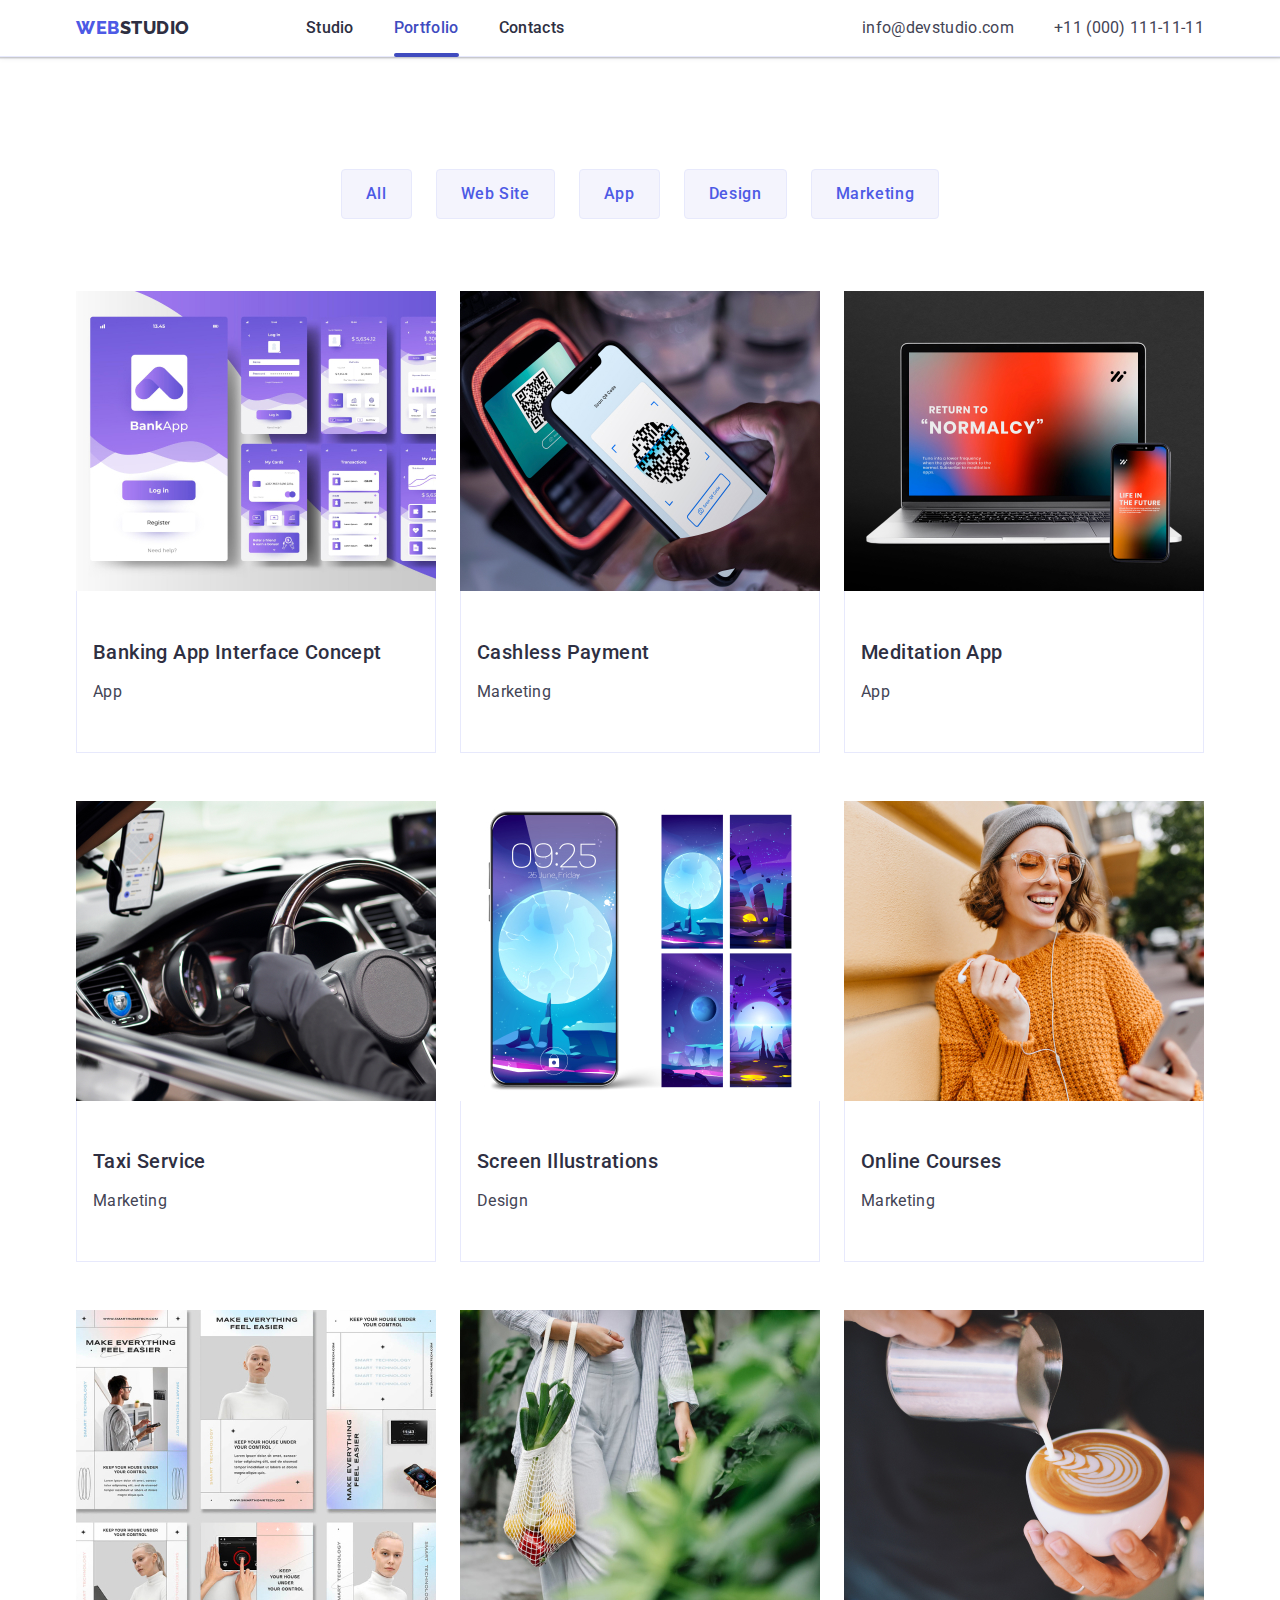
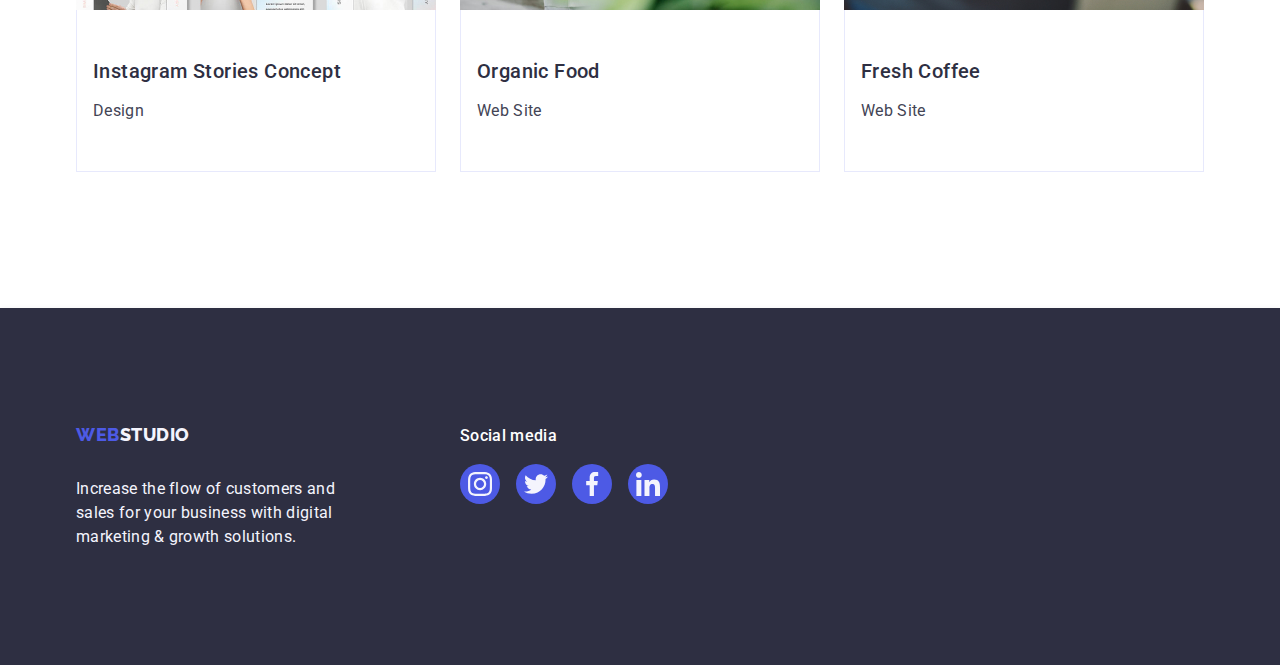
==== portfolio.html @ c8ecaf0b "Initial commit" ====
<!DOCTYPE html>
<html lang="en">
  <!-- Head section -->
  <head>
    <meta charset="UTF-8" />
    <meta name="viewport" content="width=device-width, initial-scale=1.0" />

    <!-- Linkuri de legatura fonturi -->
    <link rel="preconnect" href="https://fonts.googleapis.com" />
    <link rel="preconnect" href="https://fonts.gstatic.com" crossorigin />
    <link
      href="https://fonts.googleapis.com/css2?family=Raleway:wght@700&family=Roboto:wght@400;500;700;900&display=swap"
      rel="stylesheet"
    />

    <!-- Mai întâi normalizarea -->
    <link
      rel="stylesheet"
      href="https://cdnjs.cloudflare.com/ajax/libs/modern-normalize/1.0.0/modern-normalize.min.css"
    />

    <!-- Link cale relativa fisier css -->
    <link rel="stylesheet" href="./css/styles.css" />
    <title>Portofoliu</title>
  </head>

  <!-- Body section -->
  <body>
    <!-- Header section -->
    <header class="header">
      <div class="header-div container">
        <!-- Navigation  -->
        <nav class="header-nav">
          <!-- Logo link cu text-->
          <a class="nav-logo link" href="./index.html"
            >Web<span class="nav-logo-span-studio">Studio</span></a
          >
          <!-- Menu nav -->
          <ul class="list header-nav-list">
            <li>
              <a class="nav-list-studio link" href="./index.html">Studio</a>
            </li>
            <li>
              <a class="nav-list-studio link active" href="./portfolio.html"
                >Portfolio</a
              >
            </li>
            <li>
              <a class="nav-list-studio link" href="">Contacts</a>
            </li>
          </ul>
        </nav>
        <!-- Address -->
        <address class="contacts-address-lists">
          <ul class="list">
            <li>
              <a class="address-list link" href="mailto:info@devstudio.com"
                >info@devstudio.com</a
              >
            </li>
            <li>
              <a class="address-list link" href="tel:+110001111111"
                >+11 (000) 111-11-11</a
              >
            </li>
          </ul>
        </address>
      </div>
    </header>

    <!-- Main Section -->
    <main>
      <section class="portfolio-main-section">
        <div class="container">
          <!-- Main section hidden title -->
          <h1 class="visualy-hidden">Portfolio</h1>

          <!-- Filter buttons section -->
          <ul class="list portfolio-first-list">
            <li>
              <button class="portfolio-filter-buttons" type="button">
                All
              </button>
            </li>
            <li>
              <button class="portfolio-filter-buttons" type="button">
                Web Site
              </button>
            </li>
            <li>
              <button class="portfolio-filter-buttons" type="button">
                App
              </button>
            </li>
            <li>
              <button class="portfolio-filter-buttons" type="button">
                Design
              </button>
            </li>
            <li>
              <button class="portfolio-filter-buttons" type="button">
                Marketing
              </button>
            </li>
          </ul>

          <!-- Row images section -->

          <ul class="list portfolio-second-list">
            <!-- Row1 section -->

            <!-- Row1 Image 1 -->
            <li class="portfolio-second-list-item">
              <a
                class="link portfolio-second-list-link"
                href="./images/row1img1.jpg"
              >
                <div class="portfolio-second-list-image-div">
                  <img
                    src="./images/row1img1.jpg"
                    alt="Banking"
                    width="360"
                    height="300"
                  />
                  <p class="portfolio-image-div-paragraph">
                    14 Stylish and User-Friendly App Design Concepts · Task
                    Manager App · Calorie Tracker App · Exotic Fruit Ecommerce
                    App · Cloud Storage App
                  </p>
                </div>
                <div class="portfolio-second-list-div">
                  <h2 class="images-header">Banking App Interface Concept</h2>

                  <p class="images-description">App</p>
                </div>
              </a>
            </li>
            <!-- Row1 Image 2 -->
            <li class="portfolio-second-list-item">
              <a
                class="link portfolio-second-list-link"
                href="./images/row1img2.jpg"
              >
                <div class="portfolio-second-list-image-div">
                  <img
                    src="./images/row1img2.jpg"
                    alt="Cashless"
                    width="360"
                    height="300"
                  />
                  <p class="portfolio-image-div-paragraph">
                    14 Stylish and User-Friendly App Design Concepts · Task
                    Manager App · Calorie Tracker App · Exotic Fruit Ecommerce
                    App · Cloud Storage App
                  </p>
                </div>
                <div class="portfolio-second-list-div">
                  <h2 class="images-header">Cashless Payment</h2>
                  <p class="images-description">Marketing</p>
                </div>
              </a>
            </li>

            <!-- Row1 Image 3 -->
            <li class="portfolio-second-list-item">
              <a
                class="link portfolio-second-list-link"
                href="./images/row1img3.jpg"
              >
                <div class="portfolio-second-list-image-div">
                  <img
                    src="./images/row1img3.jpg"
                    alt="Meditation"
                    width="360"
                    height="300"
                  />
                  <p class="portfolio-image-div-paragraph">
                    14 Stylish and User-Friendly App Design Concepts · Task
                    Manager App · Calorie Tracker App · Exotic Fruit Ecommerce
                    App · Cloud Storage App
                  </p>
                </div>
                <div class="portfolio-second-list-div">
                  <h2 class="images-header">Meditation App</h2>
                  <p class="images-description">App</p>
                </div>
              </a>
            </li>

            <!-- Row2 section -->

            <!-- Row2 Image 1 -->
            <li class="portfolio-second-list-item">
              <a
                class="link portfolio-second-list-link"
                href="./images/row2img1.jpg"
              >
                <div class="portfolio-second-list-image-div">
                  <img
                    src="./images/row2img1.jpg"
                    alt="Taxi"
                    width="360"
                    height="300"
                  />
                  <p class="portfolio-image-div-paragraph">
                    14 Stylish and User-Friendly App Design Concepts · Task
                    Manager App · Calorie Tracker App · Exotic Fruit Ecommerce
                    App · Cloud Storage App
                  </p>
                </div>
                <div class="portfolio-second-list-div">
                  <h2 class="images-header">Taxi Service</h2>
                  <p class="images-description">Marketing</p>
                </div>
              </a>
            </li>

            <!-- Row2 Image 2 -->
            <li class="portfolio-second-list-item">
              <a
                class="link portfolio-second-list-link"
                href="./images/row2img2.jpg"
              >
                <div class="portfolio-second-list-image-div">
                  <img
                    src="./images/row2img2.jpg"
                    alt="Illustrations"
                    width="360"
                    height="300"
                  />
                  <p class="portfolio-image-div-paragraph">
                    14 Stylish and User-Friendly App Design Concepts · Task
                    Manager App · Calorie Tracker App · Exotic Fruit Ecommerce
                    App · Cloud Storage App
                  </p>
                </div>
                <div class="portfolio-second-list-div">
                  <h2 class="images-header">Screen Illustrations</h2>
                  <p class="images-description">Design</p>
                </div>
              </a>
            </li>

            <!-- Row2 Image 3 -->
            <li class="portfolio-second-list-item">
              <a
                class="link portfolio-second-list-link"
                href="./images/row2img3.jpg"
              >
                <div class="portfolio-second-list-image-div">
                  <img
                    src="./images/row2img3.jpg"
                    alt="Courses"
                    width="360"
                    height="300"
                  />
                  <p class="portfolio-image-div-paragraph">
                    14 Stylish and User-Friendly App Design Concepts · Task
                    Manager App · Calorie Tracker App · Exotic Fruit Ecommerce
                    App · Cloud Storage App
                  </p>
                </div>
                <div class="portfolio-second-list-div">
                  <h2 class="images-header">Online Courses</h2>
                  <p class="images-description">Marketing</p>
                </div>
              </a>
            </li>

            <!-- Row3 section -->

            <!-- Row3 Image 1 -->
            <li class="portfolio-second-list-item">
              <a
                class="link portfolio-second-list-link"
                href="./images/row3img1.jpg"
              >
                <div class="portfolio-second-list-image-div">
                  <img
                    src="./images/row3img1.jpg"
                    alt="Instagram"
                    width="360"
                    height="300"
                  />
                  <p class="portfolio-image-div-paragraph">
                    14 Stylish and User-Friendly App Design Concepts · Task
                    Manager App · Calorie Tracker App · Exotic Fruit Ecommerce
                    App · Cloud Storage App
                  </p>
                </div>
                <div class="portfolio-second-list-div">
                  <h2 class="images-header">Instagram Stories Concept</h2>
                  <p class="images-description">Design</p>
                </div>
              </a>
            </li>

            <!-- Row3Image 2 -->
            <li class="portfolio-second-list-item">
              <a
                class="link portfolio-second-list-link"
                href="./images/row3img2.jpg"
              >
                <div class="portfolio-second-list-image-div">
                  <img
                    src="./images/row3img2.jpg"
                    alt="Food"
                    width="360"
                    height="300"
                  />
                  <p class="portfolio-image-div-paragraph">
                    14 Stylish and User-Friendly App Design Concepts · Task
                    Manager App · Calorie Tracker App · Exotic Fruit Ecommerce
                    App · Cloud Storage App
                  </p>
                </div>
                <div class="portfolio-second-list-div">
                  <h2 class="images-header">Organic Food</h2>
                  <p class="images-description">Web Site</p>
                </div>
              </a>
            </li>

            <!-- Row3Image 3 -->
            <li class="portfolio-second-list-item">
              <a
                class="link portfolio-second-list-link"
                href="./images/row3img3.jpg"
              >
                <div class="portfolio-second-list-image-div">
                  <img
                    src="./images/row3img3.jpg"
                    alt="Coffee"
                    width="360"
                    height="300"
                  />
                  <p class="portfolio-image-div-paragraph">
                    14 Stylish and User-Friendly App Design Concepts · Task
                    Manager App · Calorie Tracker App · Exotic Fruit Ecommerce
                    App · Cloud Storage App
                  </p>
                </div>
                <div class="portfolio-second-list-div">
                  <h2 class="images-header">Fresh Coffee</h2>
                  <p class="images-description">Web Site</p>
                </div>
              </a>
            </li>
          </ul>
        </div>
      </section>
    </main>

    <!-- Footer elements -->
    <footer class="footer">
      <!-- footer div -->
      <div class="container footer-div">
        <div class="footer-div-logo-and-text">
          <!-- Logo link cu text-->
          <a class="footer-logo link" href="./index.html"
            >Web<span class="footer-logo-span">Studio</span></a
          >
          <!-- Text final -->
          <p class="footer-final-text">
            Increase the flow of customers and sales for your business with
            digital marketing & growth solutions.
          </p>
        </div>
        <div>
          <p class="footer-social-media-parargraph">Social media</p>

          <!-- social media list -->
          <ul class="footer-social-media-list">
            <li class="footer-social-media-list-item">
              <a class="footer-social-media-link" href="">
                <svg class="footer-social-media-svg" width="24" height="24">
                  <use href="./images/icons.svg#icon-instagram"></use>
                </svg>
              </a>
            </li>
            <li class="footer-social-media-list-item">
              <a class="footer-social-media-link" href="">
                <svg class="footer-social-media-svg" width="24" height="24">
                  <use href="./images/icons.svg#icon-twitter"></use>
                </svg>
              </a>
            </li>

            <li class="footer-social-media-list-item">
              <a class="footer-social-media-link" href="">
                <svg class="footer-social-media-svg" width="24" height="24">
                  <use href="./images/icons.svg#icon-facebook"></use>
                </svg>
              </a>
            </li>
            <li class="footer-social-media-list-item">
              <a class="footer-social-media-link" href="">
                <svg class="footer-social-media-svg" width="24" height="24">
                  <use href="./images/icons.svg#icon-linkedin"></use>
                </svg>
              </a>
            </li>
          </ul>
        </div>
      </div>
    </footer>
  </body>
</html>
---- css/styles.css ----
/* All sections */
:root {
  --body-header-font-family: "Raleway", sans-serif;
  --body-text-font-family: "Roboto", sans-serif;
  --brand-color: #4d5ae5;
  --white-color: #f4f4fd;
  --text-brand-color: #2e2f42;
  --text-adress-color: #434455;
  --link-hover-color: #404bbf;
}

/* Global styles */
*,
*::before,
*::after {
  box-sizing: border-box;
}

img {
  display: block;
}

/* ul {
  list-style-type: none;
  display: flex;
  margin: 0;
  padding: 0;
} */

body {
  /* margin-left: calc((100% - 1440px) / 2); */
  font-family: "Roboto", sans-serif;
  color: var(--text-adress-color);
  background-color: #ffffffff;
}

/* Classes */

/* Header */
.header {
  border-bottom: 1px solid #e7e9fc;
  box-shadow: 0px 2px 1px rgba(46, 47, 66, 0.08),
    0px 1px 1px rgba(46, 47, 66, 0.16), 0px 1px 6px rgba(46, 47, 66, 0.08);
}

/* header-div */
header > .header-div {
  display: flex;
  padding: 0 15px;
  justify-content: space-between;
}

/* header-div container */
.container {
  width: 1158px;
  margin: 0 auto;
  padding: 0 15px;
  /* height: 72px; */
}

/* header-nav */
.header-nav {
  display: flex;
  align-items: center;
}

/*  header logo */

.nav-logo {
  font-family: "Raleway", sans-serif;
  font-weight: 800;
  font-size: 18px;
  line-height: 1.17; /* 116.667% */
  letter-spacing: 0.03em;
  text-transform: uppercase;
  color: var(--brand-color);
  margin-right: 76px;
}

.link {
  text-decoration: none;
}

.nav-logo-span-studio {
  color: var(--text-brand-color);
}

/* list */
.list {
  list-style: none;
}

.header-nav-list {
  display: flex;
  gap: 40px;
}

/* nav */
.nav-list-studio {
  font-size: 16px;
  font-weight: 500;
  line-height: 1.5; /* 150% */
  letter-spacing: 0.02em;
  color: var(--text-brand-color);
  padding-top: 24px;
  padding-bottom: 24px;

  transition-property: color;
  transition-duration: 250ms;
  transition-timing-function: cubic-bezier(0.4, 0, 0.2, 1);
}

.active {
  color: var(--link-hover-color);
  position: relative;
}

/* a.nav-list-studio:active, */
.nav-list-studio:hover,
.nav-list-studio:focus {
  color: var(--link-hover-color);
}

.active::after {
  content: "";
  position: absolute;
  left: 0;
  bottom: 4px;
  width: 100%;
  height: 4px;
  background-color: var(--link-hover-color);
  border-radius: 2px;
  display: block;
}

/* address */

.contacts-address-lists {
  font-style: normal;
}

.address-list {
  font-size: 16px;
  line-height: 1.5; /* 150% */
  letter-spacing: 0.02em;
  color: var(--text-adress-color);
  transition-property: color;
  transition-duration: 250ms;
  transition-timing-function: cubic-bezier(0.4, 0, 0.2, 1);
}

.address-list:hover,
.address-list:focus {
  color: var(--link-hover-color);
}

.contacts-address-lists > .list {
  display: flex;
  align-items: center;
  justify-content: center;
  gap: 40px;
}

/* Studio section */

/* hero section */
.studio-main-hero {
  background-color: var(--text-brand-color);
  padding: 188px 0;
  background-image: linear-gradient(
      rgba(46, 47, 66, 0.7),
      rgba(46, 47, 66, 0.7)
    ),
    url(../images/hero-background-image.jpg);
  max-width: 1440px;
  background-repeat: no-repeat;
  background-position: center;
  background-size: cover;
  margin: 0 auto;
}

/* main title header */
.studio-main-hero-header {
  font-size: 56px;
  line-height: 1.07; /* 107.143% */
  letter-spacing: 0.02em;
  text-align: center;
  color: #ffffffff;
  max-width: 496px;
  margin: 0 auto;
  margin-bottom: 48px;
}

/* hero button */
.studio-hero-button {
  font-family: "Roboto", sans-serif;
  background-color: var(--brand-color);
  font-weight: 500;
  font-size: 16px;
  letter-spacing: 0.04em;
  line-height: 1.5;
  color: #ffffffff;
  cursor: pointer;
  display: block;
  min-width: 169px;
  height: 56px;
  border: none;
  border-radius: 4px;
  margin: 0 auto;
  transition-property: background-color;
  transition-duration: 250ms;
  transition-timing-function: cubic-bezier(0.4, 0, 0.2, 1);
}

.studio-hero-button:hover,
.studio-hero-button:focus {
  background-color: var(--link-hover-color);
}

/* first section */

.studio-first-section {
  padding: 120px 0;
}

.studio-first-section-list {
  display: flex;
  gap: 24px;
  padding: 0%;
  justify-content: space-between;
}

.list.studio-first-section-list-item {
  flex-basis: calc((100% - 72px) / 4);
}

.icon {
  display: flex;
  align-items: center;
  justify-content: center;
  height: 112px;
  background-color: var(--white-color);
  border-radius: 4px;
  margin-bottom: 8px;
}

.studio-first-section-subtitle {
  font-size: 20px;
  font-weight: 500;
  line-height: 1.2; /* 120% */
  letter-spacing: 0.02em;
  color: var(--text-brand-color);
  margin-bottom: 8px;
}

.studio-first-section-paragraph {
  font-size: 16px;
  font-weight: 400;
  line-height: 1.5; /* 150% */
  letter-spacing: 0.02em;
  color: var(--text-adress-color);
}

/* second section */
.studio-second-section {
  padding-bottom: 120px;
}

.studio-second-section-title {
  font-size: 36px;
  line-height: 1.11; /* 111.111% */
  letter-spacing: 0.02em;
  text-align: center;
  text-transform: capitalize;
  color: var(--text-brand-color);
  margin-bottom: 72px;
}

.studio-second-section-list {
  display: flex;
  gap: 24px;
  padding: 0;
  justify-content: space-between;
}

.studio-second-section-list-item {
  flex-basis: calc((100%-3 * 16px) / 3);
}

/* third section */
.studio-third-section {
  background-color: var(--white-color);
  padding: 120px 0;
}

.studio-third-section-title {
  font-size: 36px;
  line-height: 1.11; /* 111.111% */
  letter-spacing: 0.02em;
  text-transform: capitalize;
  text-align: center;
  color: var(--text-brand-color);
  margin-bottom: 72px;
}

.studio-third-section-list {
  display: flex;
  gap: 24px;
  padding: 0;
  justify-content: space-between;
}

.studio-third-section-list-item {
  background-color: #ffffffff;
  flex-basis: calc((100%-72px) / 4);
  border-radius: 0px 0px 4px 4px;
  box-shadow: 0px 1px 6px rgba(46, 47, 66, 0.08),
    0px 1px 1px rgba(46, 47, 66, 0.16), 0px 2px 1px rgba(46, 47, 66, 0.08);
}

.name-occupation {
  padding: 32px 0;
}

.studio-third-section-list-subtitle {
  font-size: 20px;
  font-weight: 500;
  line-height: 1.2; /* 120% */
  letter-spacing: 0.02em;
  background-color: #ffffffff;
  color: var(--text-brand-color);
  text-align: center;
  margin-bottom: 8px;
}

.studio-third-section-list-paragraph {
  font-size: 16px;
  font-weight: 400;
  line-height: 1.5; /* 150% */
  letter-spacing: 0.02em;
  color: var(--text-adress-color);
  text-align: center;
}

.studio-third-section-social-media-list {
  display: flex;
  justify-content: center;
  gap: 24px;
  list-style: none;
  padding: 0;
}

.studio-third-section-social-media-list-item {
  width: 40px;
  height: 40px;
}

.studio-third-section-social-media-list-item-link {
  width: 100%;
  height: 100%;
  background-color: var(--brand-color);
  border-radius: 50%;
  display: flex;
  align-items: center;
  justify-content: center;
  transition-property: background-color;
  transition-duration: 250ms;
  transition-timing-function: cubic-bezier(0.4, 0, 0.2, 1);
}

.studio-third-section-social-media-list-item-link:hover,
.studio-third-section-social-media-list-item-link:focus {
  background-color: var(--link-hover-color);
}

.social-media-links {
  fill: var(--white-color);
}

/* customers section */
.customers-section {
  padding-top: 120px;
  padding-bottom: 120px;
  text-align: center;
}

.customers-section-title {
  font-size: 36px;
  line-height: 1.11;
  color: var(--text-brand-color);
  margin-bottom: 72px;
}

.customers-section-list {
  display: flex;
  gap: 24px;
  list-style: none;
}

.customers-section-list-item {
  width: calc((100% - 120px) / 6);
  height: 88px;
}

.customers-section-list-item-link {
  width: 100%;
  height: 100%;
  border: 1px solid #8e8f99;
  border-radius: 4px;
  display: flex;
  align-items: center;
  justify-content: center;
  color: #8e8f99;
  transition-property: border-color, color;
  transition-duration: 250ms;
  transition-timing-function: cubic-bezier(0.4, 0, 0.2, 1),
    color 250ms cubic-bezier(0.4, 0, 0.2, 1);
}

.customers-section-list-item-link:hover,
.customers-section-list-item-link:focus {
  border-color: var(--link-hover-color);
  color: var(--link-hover-color);
}

.customers-svg {
  fill: currentColor;
}

/* Portfolio Section */

/* portfolio  main section */
.portfolio-main-section {
  padding-top: 96px;
  padding-bottom: 120px;
}

.visualy-hidden {
  position: absolute;
  width: 1px;
  height: 1px;
  margin: -1px;
  border: 0;
  padding: 0;
  white-space: nowrap;
  clip-path: inset(100%);
  clip: rect(0 0 0 0);
  overflow: hidden;
}

.portfolio-first-list {
  display: flex;
  justify-content: center;
  gap: 24px;
  margin-bottom: 72px;
  padding: 0;
}

/* filter buttons */
.portfolio-filter-buttons {
  font-family: "Roboto", sans-serif;
  font-size: 16px;
  font-weight: 500;
  line-height: 1.5; /* 150% */
  letter-spacing: 0.04em;

  color: var(--brand-color);
  background-color: #f4f4fd;

  padding: 12px 24px;
  border: 1px solid #e7e9fc;
  border-radius: 4px;

  transition-property: color, background-color, border-color, box-shadow;
  transition-duration: 250ms;
  transition-timing-function: cubic-bezier(0.4, 0, 0.2, 1);
}

/* blue-text-filter-button */

button.portfolio-filter-buttons:hover,
button.portfolio-filter-buttons:focus {
  color: var(--WHITE, #ffffff);
  background-color: var(--link-hover-color);
  cursor: pointer;
  border: 1px solid transparent;
  box-shadow: 0px 3px 1px rgba(0, 0, 0, 0.1), 0px 2px 1px rgba(0, 0, 0, 0.08),
    0px 2px 2px rgba(0, 0, 0, 0.12);
}

.portfolio-second-list {
  display: flex;
  flex-wrap: wrap;
  column-gap: 24px;
  row-gap: 48px;
  flex-basis: calc((100% - 48px) / 3);
  /* justify-content: space-between; */
  padding: 0;
}

.portfolio-second-list-link {
  display: block;
  transition-property: box-shadow;
  transition-duration: 250ms;
  transition-timing-function: cubic-bezier(0.4, 0, 0, 0.2, 1);
}

.portfolio-second-list-link:hover .portfolio-image-div-paragraph,
.portfolio-second-list-link:focus .portfolio-image-div-paragraph {
  box-shadow: 0px 1px 6px rgba(46, 47, 66, 0.08),
    0px 1px 1px rgba(46, 47, 66, 0.16), 0px 2px 1px rgba(46, 47, 66, 0.08);
  transform: translateY(0%);
}

.portfolio-second-list-image-div {
  position: relative;
  overflow: hidden;
}

.portfolio-image-div-paragraph {
  position: absolute;
  top: 0;
  color: var(--white-color);
  font-size: 16px;
  line-height: 1.5;
  letter-spacing: 0.02em;
  padding: 40px 32px;
  margin: 0;
  background-color: var(--brand-color);
  width: 100%;
  height: 100%;
  transform: translateY(100%);
  transition-property: transform;
  transition-duration: 250ms;
  transition-timing-function: cubic-bezier(0.4, 0, 0, 0.2, 1);
}

.portfolio-second-list-div {
  padding: 32px 16px;
  border: 1px solid #e7e9fc;
  border-top: none;
}

/* images header */
.images-header {
  font-size: 20px;
  font-weight: 500;
  line-height: 1.2; /* 120% */
  letter-spacing: 0.02em;

  color: var(--text-brand-color);

  margin-bottom: 8px;
}

/* images description */
.images-description {
  font-size: 16px;
  line-height: 1.5; /* 150% */
  letter-spacing: 0.02em;
  color: var(--text-adress-color);
}

/* Footer */

.footer {
  background-color: var(--text-brand-color);
  padding: 100px 0;
  box-shadow: 0px 2px 1px rgba(46, 47, 66, 0.08),
    0px 1px 1px rgba(46, 47, 66, 0.16), 0px 1px 6px rgba(46, 47, 66, 0.08);
}

.footer-div {
  display: flex;
  align-items: baseline;
}

.footer-div-logo-and-text {
  margin-right: 120px;
}

/* footer logo */
.footer-logo {
  font-family: "Raleway", sans-serif;
  font-weight: 800;
  font-size: 18px;
  line-height: 1.17; /* 116.667% */
  letter-spacing: 0.03em;
  text-transform: uppercase;
  color: var(--brand-color);
  display: inline-block;
  margin-bottom: 16px;
}

.link {
  text-decoration: none;
}

.footer-logo-span {
  color: var(--white-color);
}

/* footer text */
.footer-final-text {
  line-height: 1.5; /* 150% */
  letter-spacing: 0.02em;
  color: var(--white-color);
  max-width: 264px;
}

.footer-logo-and-text {
  background-color: var(--text-brand-color);
}

.footer-social-media-parargraph {
  font-weight: 500;
  font-size: 16px;
  line-height: 1.5;
  letter-spacing: 0.02em;
  color: #ffffffff;
  margin-bottom: 16px;
}

.footer-social-media-list {
  display: flex;
  gap: 16px;
  list-style: none;
  padding: 0;
}

.footer-social-media-list-item {
  width: 40px;
  height: 40px;
}

.footer-social-media-link {
  width: 100%;
  height: 100%;
  background-color: var(--brand-color);
  border-radius: 50%;
  display: flex;
  align-items: center;
  justify-content: center;
  transition-property: background-color;
  transition-duration: 250ms;
  transition-timing-function: cubic-bezier(0.4, 0, 0.2, 1);
}

.footer-social-media-link:hover,
.footer-social-media-link:focus {
  background-color: #31d0aa;
  color: #31d0aa;
}

.footer-social-media-svg {
  fill: #f4f4f4fd;
}

/* Modal window */
.modal {
  position: fixed;
  top: 0;
  left: 0;
  transition: opacity 250ms cubic-bezier(0.4, 0, 0.2, 1),
    visibility 250ms cubic-bezier(0.4, 0, 0.2, 1);
  width: 100%;
  height: 100%;
  background-color: var(--NAVY-BLUE-modal, rgba(46, 47, 66, 0.4));
}

.is-hidden {
  opacity: 0;
  visibility: hidden;
  pointer-events: none;
}

.white-modal {
  position: absolute;

  width: 408px;
  min-height: 584px;
  border-radius: 4px;

  left: 50%;
  top: 50%;
  transform: translate(-50%, -50%) scale(1);
  transition-property: transform;
  transition-duration: 250ms;
  transition-timing-function: cubic-bezier(0.4, 0, 0.2, 1);

  background-color: rgba(252, 252, 252, 1);
  box-shadow: 0px 2px 1px 0px rgba(0, 0, 0, 0.2),
    0px 1px 3px 0px rgba(0, 0, 0, 0.12), 0px 1px 1px 0px rgba(0, 0, 0, 0.14);
}

.modal-svg-close-button-container {
  transition-property: fill;
  transition-duration: 250ms;
  transition-timing-function: cubic-bezier(0.4, 0, 0.2, 1);
}

button.close-modal-button {
  position: absolute;
  top: 24px;
  right: 24px;
  display: flex;
  justify-content: center;
  align-items: center;
  padding: 0;
  width: 24px;
  height: 24px;

  border-radius: 50%;
  border: 1px solid rgba(0, 0, 0, 0.1);
  background-color: #e7e9fc;
  cursor: pointer;
  transition-property: border, background-colour;
  transition-duration: 250ms;
  transition-timing-function: cubic-bezier(0.4, 0, 0.2, 1);
}

button.close-modal-button:hover,
button.close-modal-button:focus {
  border: none;
  background-color: var(--link-hover-color);
  fill: #ffffff;
}
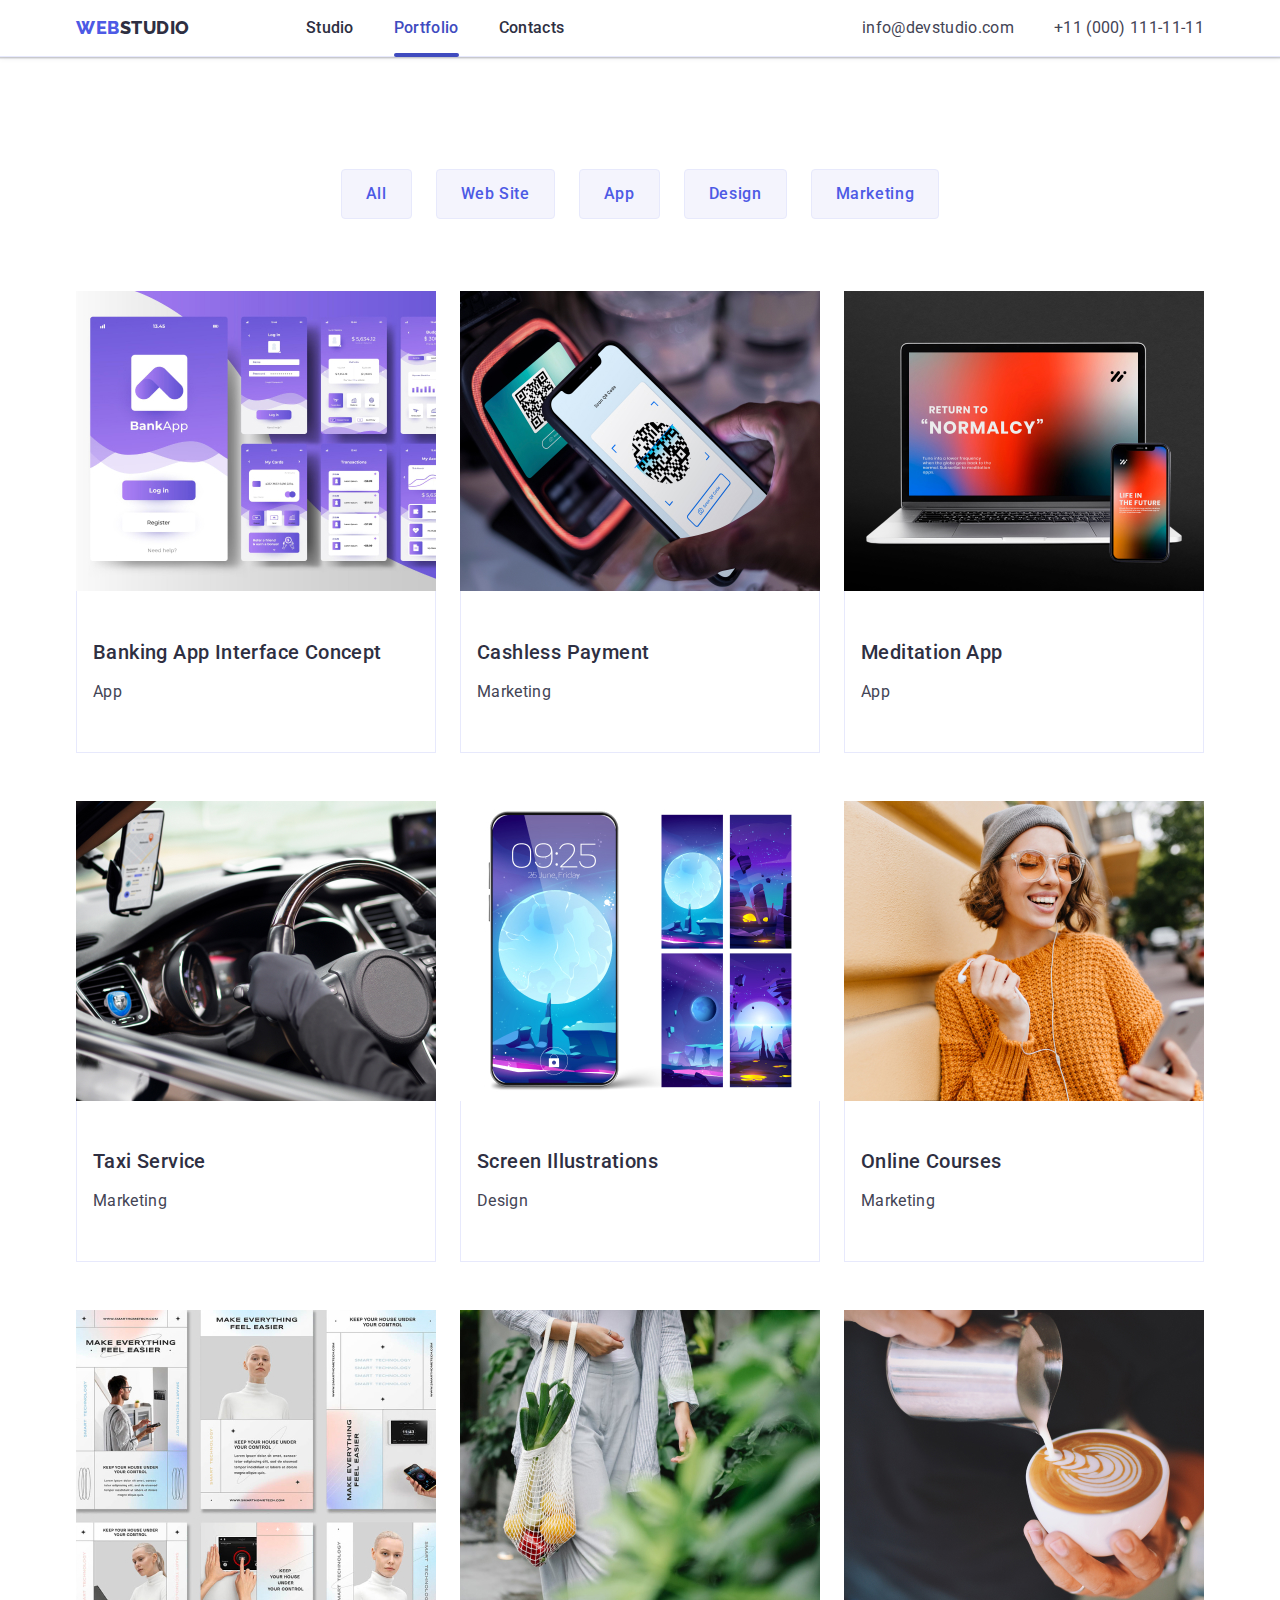
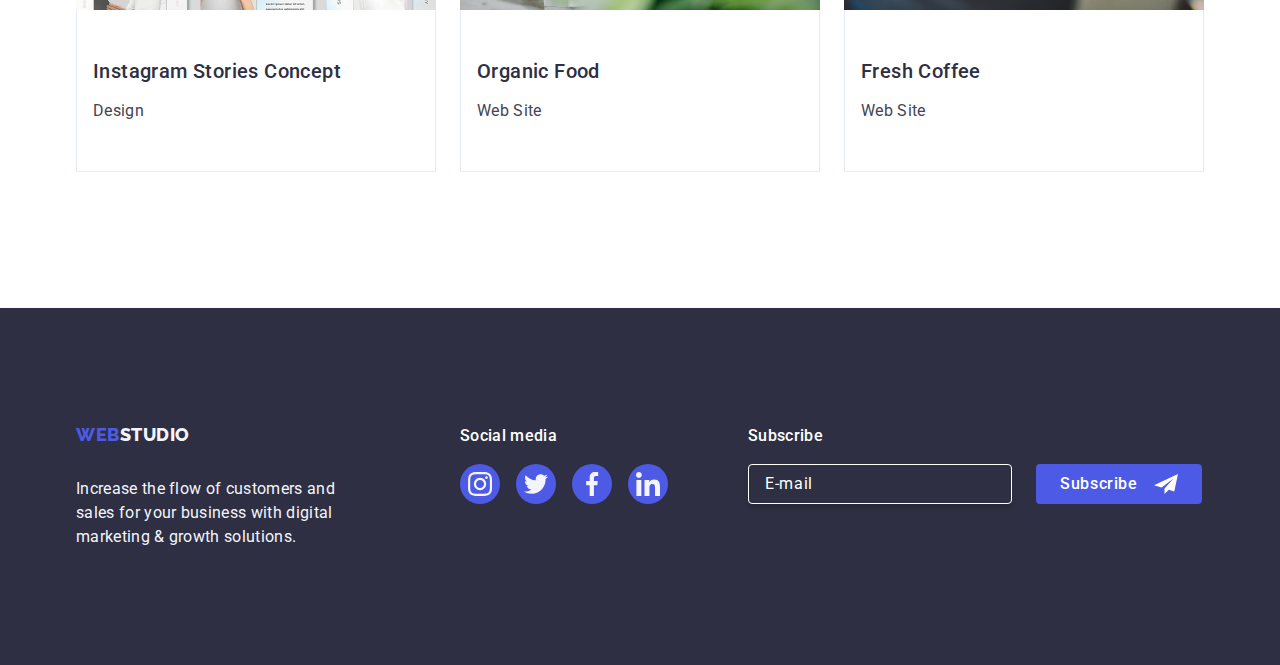
==== commit 1ecdf5f3: "re-done footer, modal window" ====
--- a/portfolio.html
+++ b/portfolio.html
@@ -402,6 +402,26 @@
             </li>
           </ul>
         </div>
+        <div class="footer-form-container">
+          <p class="footer-form-paragraph">Subscribe</p>
+          <form class="footer-form" autocomplete="off">
+            <label class="footer-form-label">
+              <input
+                class="footer-form-input"
+                name="email"
+                type="email"
+                placeholder="E-mail"
+                required
+              />
+            </label>
+            <button class="footer-form-button" type="submit">
+              Subscribe
+              <svg class="footer-form-svg" width="24" height="24">
+                <use href="./images/icons.svg#icon-plane"></use>
+              </svg>
+            </button>
+          </form>
+        </div>
       </div>
     </footer>
   </body>
--- a/css/styles.css
+++ b/css/styles.css
@@ -97,6 +97,7 @@
 
 /* nav */
 .nav-list-studio {
+  position: relative;
   font-size: 16px;
   font-weight: 500;
   line-height: 1.5; /* 150% */
@@ -110,12 +111,34 @@
   transition-timing-function: cubic-bezier(0.4, 0, 0.2, 1);
 }
 
+.nav-list-studio::after {
+  content: "";
+  position: absolute;
+  left: 0;
+  bottom: 4px;
+  width: 100%;
+  height: 4px;
+  background-color: var(--link-hover-color);
+  border-radius: 2px;
+  display: block;
+
+  opacity: 0;
+
+  transition-property: opacity;
+  transition-duration: 250ms;
+  transition-timing-function: cubic-bezier(0.4, 0, 0.2, 1);
+}
+
 .active {
   color: var(--link-hover-color);
   position: relative;
 }
 
-/* a.nav-list-studio:active, */
+.nav-list-studio:hover::after,
+.nav-list-studio:focus::after {
+  opacity: 1;
+}
+
 .nav-list-studio:hover,
 .nav-list-studio:focus {
   color: var(--link-hover-color);
@@ -131,6 +154,7 @@
   background-color: var(--link-hover-color);
   border-radius: 2px;
   display: block;
+  opacity: 1;
 }
 
 /* address */
@@ -649,11 +673,99 @@
 .footer-social-media-link:hover,
 .footer-social-media-link:focus {
   background-color: #31d0aa;
-  color: #31d0aa;
+  /* color: #31d0aa; */
 }
 
 .footer-social-media-svg {
   fill: #f4f4f4fd;
+}
+
+/* Footer email form */
+
+.footer-form-container {
+  display: block;
+  margin-left: 80px;
+}
+
+.footer-form {
+  display: flex;
+  /* align-items: flex-end; */
+  gap: 24px;
+  /* padding: 0; */
+}
+
+.footer-form-paragraph {
+  margin-bottom: 16px;
+
+  color: white;
+
+  /* Body Medium */
+  font-size: 16px;
+  font-style: normal;
+  font-weight: 500;
+  line-height: 1.5; /* 150% */
+  letter-spacing: 0.02em;
+}
+
+/* .footer-form-label {
+  margin: 0;
+}
+
+.footer-form-label:focus {
+} */
+
+.footer-form-input {
+  width: 264px;
+  height: 40px;
+
+  border-radius: 4px;
+  border: 1px solid #fff;
+
+  color: white;
+  background-color: transparent;
+  box-shadow: 0px 4px 4px 0px rgba(0, 0, 0, 0.15);
+
+  font-size: 16px;
+  line-height: 1.5; /* 150% */
+  letter-spacing: 0.04em;
+
+  outline: none;
+  padding-left: 16px;
+}
+
+.footer-form-input::placeholder {
+  color: white;
+}
+
+.footer-form-button {
+  min-width: 165px;
+  height: 40px;
+
+  display: flex;
+  padding: 8px 24px;
+  justify-content: center;
+  align-items: center;
+
+  border: none;
+  border-radius: 4px;
+  background-color: var(--brand-color);
+  padding: 8px 24px;
+
+  color: #fff;
+
+  /* Body Medium */
+  font-family: Roboto;
+  font-size: 16px;
+  font-weight: 500;
+  line-height: 1.5; /* 150% */
+  letter-spacing: 0.04em;
+
+  cursor: pointer;
+}
+
+.footer-form-svg {
+  fill: #ffffff;
+  margin-left: 16px;
 }
 
 /* Modal window */
@@ -681,6 +793,8 @@
   min-height: 584px;
   border-radius: 4px;
 
+  padding: 72px 24px 24px 24px;
+
   left: 50%;
   top: 50%;
   transform: translate(-50%, -50%) scale(1);
@@ -725,3 +839,184 @@
   background-color: var(--link-hover-color);
   fill: #ffffff;
 }
+
+/* Modal form */
+
+.modal-parafraph {
+  color: var(--text-brand-color);
+  text-align: center;
+  margin-bottom: 16px;
+
+  /* Body Medium */
+  font-family: Roboto;
+  font-size: 16px;
+  font-style: normal;
+  font-weight: 500;
+  line-height: 1.5; /* 150% */
+  letter-spacing: 0.02em;
+}
+
+.modal-form-container {
+  /* display: flex;
+  flex-direction: column;
+  gap: 8px; */
+  margin-bottom: 8px;
+}
+
+.modal-form-label {
+  display: block;
+  margin-bottom: 4px;
+
+  color: #8e8f99;
+
+  /* Small Text */
+  font-size: 12px;
+  line-height: 1.17; /* 116.667% */
+  letter-spacing: 0.04em;
+}
+
+.modal-form-input-svg-container {
+  position: relative;
+}
+
+.modal-form-input {
+  width: 100%;
+  padding-left: 38px;
+  height: 40px;
+  border-radius: 4px;
+  border: 1px solid rgba(46, 47, 66, 0.4);
+  background-color: transparent;
+  outline: transparent;
+}
+
+.modal-form-input:focus {
+  border-color: var(--brand-color);
+}
+
+.modal-form-svg {
+  position: absolute;
+  fill: black;
+  left: 16px;
+  top: 50%;
+  transform: translateY(-50%);
+  transition: fill 250ms cubic-bezier(0.4, 0, 0, 0.2, 1);
+}
+
+.modal-form-input:focus + .modal-form-svg {
+  fill: var(--brand-color);
+}
+
+.modal-form-textarea-container {
+  margin-bottom: 16px;
+}
+
+.modal-form-textarea {
+  resize: none;
+  width: 100%;
+  height: 120px;
+  border-radius: 4px;
+  border: 1px solid rgba(46, 47, 66, 0.4);
+
+  color: rgba(46, 47, 66, 0.4);
+  background-color: transparent;
+  outline: transparent;
+
+  padding: 8px 16px;
+
+  /* Small Text */
+  font-size: 12px;
+  line-height: 1.17; /* 116.667% */
+  letter-spacing: 0.04em;
+
+  transition: border-color 250ms cubic-bezier(0.4, 0, 0, 0.2, 1);
+}
+
+.modal-form-textarea:focus {
+  border-color: var(--brand-color);
+}
+
+.modal-form-checkbox-container {
+  display: flex;
+  margin-bottom: 24px;
+}
+
+.visually-hidden {
+  /* visibility: hidden; */
+  outline: none;
+  border: none;
+}
+
+label {
+  display: block;
+}
+
+.modal-form-checkbox-label {
+  margin-left: 8px;
+
+  font-size: 12px;
+  line-height: 1.17;
+  letter-spacing: 0.04em;
+
+  color: #8e8f99;
+}
+
+.modal-form-checkbox-label-span {
+  display: inline-flex;
+  justify-content: center;
+  align-items: center;
+
+  width: 16px;
+  height: 16px;
+
+  border: 1px solid rgba(46, 47, 66, 0.4);
+  border-radius: 2px;
+  fill: transparent;
+  opacity: 0;
+
+  transition: background-colour 250ms cubic-bezier(0.4, 0, 0.2, 1),
+    border 250ms cubic-bezier(0.4, 0, 0, 0.2, 1),
+    fill 250ms cubic-bezier(0.4, 0, 0.2, 1);
+}
+
+input[type="checkbox"]:checked + .modal-form-checkbox-label-span {
+  background-color: var(--link-hover-color);
+  border: none;
+  fill: var(--white-color);
+  opacity: 1;
+}
+
+.modal-form-checkbox-label-link {
+  font-size: 12px;
+  line-height: 1.17;
+  letter-spacing: 0.04em;
+
+  color: var(--brand-color);
+}
+
+.modal-form-button {
+  display: block;
+  min-width: 169px;
+  height: 56px;
+  border: none;
+  border-radius: 4px;
+  cursor: pointer;
+  margin: auto;
+
+  color: var(--white-color);
+  background-color: var(--brand-color);
+  text-align: center;
+
+  /* Button Text */
+  font-family: Roboto;
+  font-size: 16px;
+  font-weight: 500;
+  line-height: 1.5; /* 150% */
+  letter-spacing: 0.04em;
+
+  transition: background-color 250ms cubic-bezier(0.4, 0, 0.2, 1);
+}
+
+.modal-form-button:hover,
+.modal-form-button:focus {
+  background-color: var(--link-hover-color);
+}
